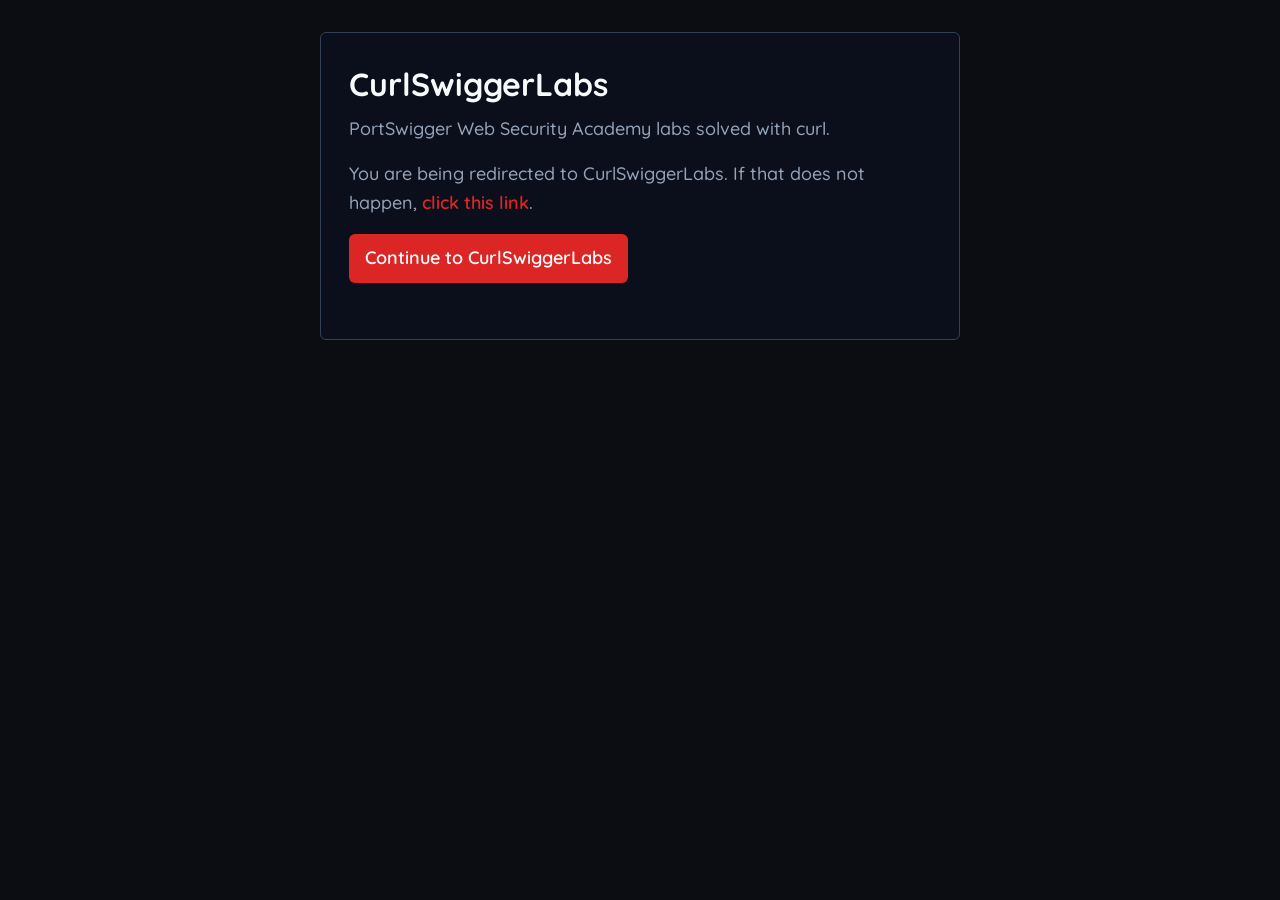
==== index.html @ 1a758be8 "apex domain redirect" ====
<!DOCTYPE html>
<html lang="en">
  <head>
    <meta charset="UTF-8" />
    <meta name="viewport" content="width=device-width, initial-scale=1.0" />
    <title>CurlSwiggerLabs</title>
    <meta
      name="description"
      content="PortSwigger Web Security Academy labs solved with curl."
    />
    <meta name="robots" content="index, follow" />
    <link rel="canonical" href="https://curlswiggerlabs.echoesofwhoami.com/" />
    <meta http-equiv="refresh" content="5;url=https://curlswiggerlabs.echoesofwhoami.com/" />

    <link rel="icon" type="image/png" href="https://curlswiggerlabs.echoesofwhoami.com/favicon.ico" />

    <meta property="og:type" content="website" />
    <meta property="og:url" content="https://curlswiggerlabs.echoesofwhoami.com/" />
    <meta property="og:title" content="CurlSwiggerLabs" />
    <meta
      property="og:description"
      content="PortSwigger Web Security Academy labs solved with curl."
    />
    <meta property="og:locale" content="en_US" />
    <meta property="og:site_name" content="CurlSwiggerLabs" />
    <meta property="og:image" content="https://curlswiggerlabs.echoesofwhoami.com/og-default.png" />
    <meta property="og:image:secure_url" content="https://curlswiggerlabs.echoesofwhoami.com/og-default.png" />
    <meta property="og:image:type" content="image/png" />
    <meta property="og:image:width" content="1200" />
    <meta property="og:image:height" content="627" />
    <meta property="og:image:alt" content="CurlSwiggerLabs" />

    <meta name="twitter:card" content="summary_large_image" />
    <meta name="twitter:title" content="CurlSwiggerLabs" />
    <meta
      name="twitter:description"
      content="PortSwigger Web Security Academy labs solved with curl."
    />
    <meta name="twitter:image" content="https://curlswiggerlabs.echoesofwhoami.com/og-default.png" />

    <link rel="preconnect" href="https://fonts.googleapis.com" />
    <link rel="preconnect" href="https://fonts.gstatic.com" crossorigin />
    <link href="https://fonts.googleapis.com/css2?family=Quicksand:wght@500;600;700&display=swap" rel="stylesheet" />

    <script type="application/ld+json">
      {
        "@context": "https://schema.org",
        "@type": "WebSite",
        "name": "CurlSwiggerLabs",
        "url": "https://curlswiggerlabs.echoesofwhoami.com/",
        "description": "PortSwigger Web Security Academy labs solved with curl."
      }
    </script>

    <style>
      :root {
        --page-bg: #0b0d13;
        --surface: #0a0f1b;
        --border: #334155;
        --text: #e2e8f0;
        --text-muted: #94a3b8;
        --heading: #f8fafc;
        --accent: #dc2626;
        --accent-hover: #ef4444;
        --radius: 6px;
      }

      * {
        box-sizing: border-box;
      }

      html,
      body {
        margin: 0;
        min-height: 100%;
      }

      body {
        display: flex;
        align-items: center;
        justify-content: center;
        padding: 2rem 1.25rem;
        background: var(--page-bg);
        color: var(--text);
        font-family: Quicksand, "Segoe UI", sans-serif;
        font-size: 18px;
        font-weight: 500;
        line-height: 1.6;
      }

      main {
        width: min(40rem, 100%);
        padding: 2rem 1.75rem;
        border: 1px solid var(--border);
        border-radius: var(--radius);
        background: var(--surface);
      }

      h1 {
        margin: 0 0 0.75rem;
        color: var(--heading);
        font-size: 2rem;
        font-weight: 700;
        line-height: 1.2;
      }

      p {
        margin: 0 0 1rem;
        color: var(--text-muted);
      }

      p:last-of-type {
        margin-bottom: 1.5rem;
      }

      a {
        color: var(--accent);
        font-weight: 600;
        text-decoration: none;
      }

      a:hover,
      a:focus-visible {
        color: var(--accent-hover);
        text-decoration: underline;
      }

      .cta {
        display: inline-block;
        padding: 0.65rem 1rem;
        border-radius: var(--radius);
        background: var(--accent);
        color: #fff;
      }

      .cta:hover,
      .cta:focus-visible {
        background: var(--accent-hover);
        color: #fff;
        text-decoration: none;
      }
    </style>
  </head>
  <body>
    <main>
      <h1>CurlSwiggerLabs</h1>
      <p>PortSwigger Web Security Academy labs solved with curl.</p>
      <p>
        You are being redirected to CurlSwiggerLabs. If that does not happen,
        <a href="https://curlswiggerlabs.echoesofwhoami.com/">click this link</a>.
      </p>
      <p>
        <a class="cta" href="https://curlswiggerlabs.echoesofwhoami.com/">Continue to CurlSwiggerLabs</a>
      </p>
    </main>
    <script>
      setTimeout(function () {
        location.replace("https://curlswiggerlabs.echoesofwhoami.com/");
      }, 5000);
    </script>
  </body>
</html>
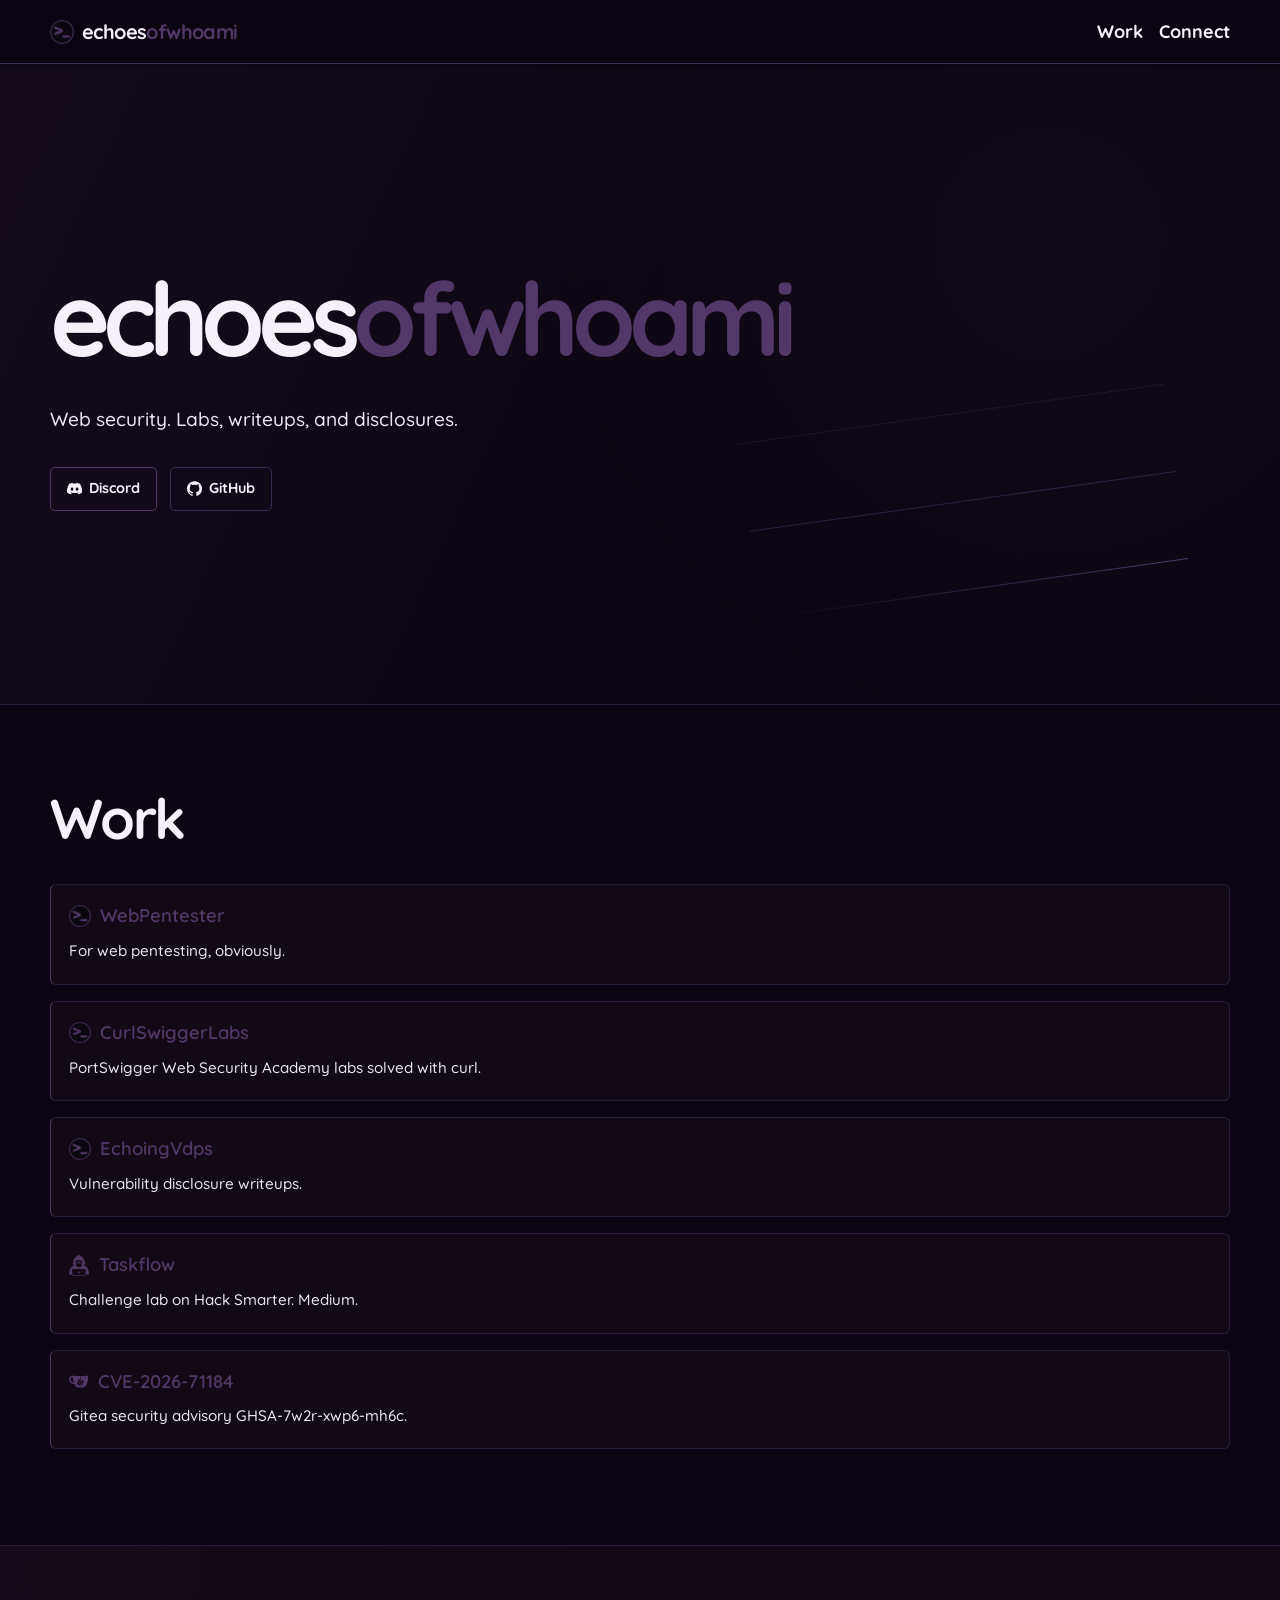
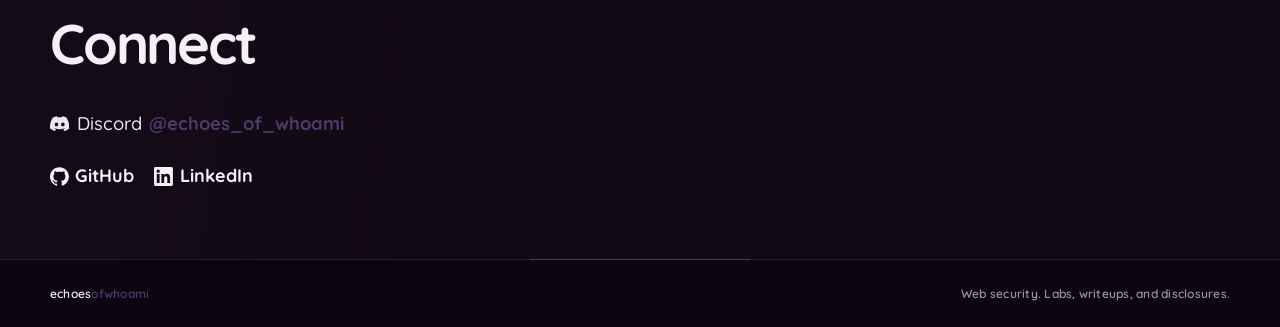
==== commit 012b1d1e: "echoes website" ====
--- a/index.html
+++ b/index.html
@@ -3,160 +3,254 @@
   <head>
     <meta charset="UTF-8" />
     <meta name="viewport" content="width=device-width, initial-scale=1.0" />
-    <title>CurlSwiggerLabs</title>
+    <title>echoesofwhoami</title>
     <meta
       name="description"
-      content="PortSwigger Web Security Academy labs solved with curl."
+      content="echoesofwhoami. Web security: WebPentester, CurlSwiggerLabs, EchoingVdps, Taskflow, and CVE-2026-71184."
     />
     <meta name="robots" content="index, follow" />
-    <link rel="canonical" href="https://curlswiggerlabs.echoesofwhoami.com/" />
-    <meta http-equiv="refresh" content="5;url=https://curlswiggerlabs.echoesofwhoami.com/" />
-
-    <link rel="icon" type="image/png" href="https://curlswiggerlabs.echoesofwhoami.com/favicon.ico" />
+    <meta name="color-scheme" content="dark" />
+    <link rel="canonical" href="https://echoesofwhoami.com/" />
+    <link rel="icon" href="/logo.png" type="image/png" />
 
     <meta property="og:type" content="website" />
-    <meta property="og:url" content="https://curlswiggerlabs.echoesofwhoami.com/" />
-    <meta property="og:title" content="CurlSwiggerLabs" />
+    <meta property="og:url" content="https://echoesofwhoami.com/" />
+    <meta property="og:title" content="echoesofwhoami" />
     <meta
       property="og:description"
-      content="PortSwigger Web Security Academy labs solved with curl."
+      content="echoesofwhoami. Web security: WebPentester, CurlSwiggerLabs, EchoingVdps, Taskflow, and CVE-2026-71184."
     />
     <meta property="og:locale" content="en_US" />
-    <meta property="og:site_name" content="CurlSwiggerLabs" />
-    <meta property="og:image" content="https://curlswiggerlabs.echoesofwhoami.com/og-default.png" />
-    <meta property="og:image:secure_url" content="https://curlswiggerlabs.echoesofwhoami.com/og-default.png" />
-    <meta property="og:image:type" content="image/png" />
-    <meta property="og:image:width" content="1200" />
-    <meta property="og:image:height" content="627" />
-    <meta property="og:image:alt" content="CurlSwiggerLabs" />
-
-    <meta name="twitter:card" content="summary_large_image" />
-    <meta name="twitter:title" content="CurlSwiggerLabs" />
+    <meta property="og:site_name" content="echoesofwhoami" />
+
+    <meta name="twitter:card" content="summary" />
+    <meta name="twitter:title" content="echoesofwhoami" />
     <meta
       name="twitter:description"
-      content="PortSwigger Web Security Academy labs solved with curl."
+      content="echoesofwhoami. Web security: WebPentester, CurlSwiggerLabs, EchoingVdps, Taskflow, and CVE-2026-71184."
     />
-    <meta name="twitter:image" content="https://curlswiggerlabs.echoesofwhoami.com/og-default.png" />
 
     <link rel="preconnect" href="https://fonts.googleapis.com" />
     <link rel="preconnect" href="https://fonts.gstatic.com" crossorigin />
     <link href="https://fonts.googleapis.com/css2?family=Quicksand:wght@500;600;700&display=swap" rel="stylesheet" />
+    <link rel="stylesheet" href="/styles.css" />
 
     <script type="application/ld+json">
       {
         "@context": "https://schema.org",
-        "@type": "WebSite",
-        "name": "CurlSwiggerLabs",
-        "url": "https://curlswiggerlabs.echoesofwhoami.com/",
-        "description": "PortSwigger Web Security Academy labs solved with curl."
+        "@graph": [
+          {
+            "@type": "ProfilePage",
+            "@id": "https://echoesofwhoami.com/#page",
+            "url": "https://echoesofwhoami.com/",
+            "name": "echoesofwhoami",
+            "description": "echoesofwhoami. Web security: WebPentester, CurlSwiggerLabs, EchoingVdps, Taskflow, and CVE-2026-71184.",
+            "mainEntity": {
+              "@id": "https://echoesofwhoami.com/#person"
+            }
+          },
+          {
+            "@type": "Person",
+            "@id": "https://echoesofwhoami.com/#person",
+            "name": "echoesofwhoami",
+            "alternateName": "echoes_of_whoami",
+            "url": "https://echoesofwhoami.com/",
+            "description": "Web security. Labs, writeups, and disclosures.",
+            "sameAs": [
+              "https://github.com/echoesofwhoami",
+              "https://www.linkedin.com/in/amos-v"
+            ]
+          },
+          {
+            "@type": "ItemList",
+            "@id": "https://echoesofwhoami.com/#work",
+            "name": "Work",
+            "itemListElement": [
+              {
+                "@type": "ListItem",
+                "position": 1,
+                "item": {
+                  "@type": "WebSite",
+                  "name": "WebPentester",
+                  "url": "https://webpentester.com",
+                  "discussionUrl": "https://discord.gg/reYpPRST5"
+                }
+              },
+              {
+                "@type": "ListItem",
+                "position": 2,
+                "item": {
+                  "@type": "WebSite",
+                  "name": "CurlSwiggerLabs",
+                  "url": "https://curlswiggerlabs.echoesofwhoami.com"
+                }
+              },
+              {
+                "@type": "ListItem",
+                "position": 3,
+                "item": {
+                  "@type": "WebSite",
+                  "name": "EchoingVdps",
+                  "url": "https://echoingvdps.echoesofwhoami.com"
+                }
+              },
+              {
+                "@type": "ListItem",
+                "position": 4,
+                "item": {
+                  "@type": "CreativeWork",
+                  "name": "Taskflow",
+                  "url": "https://www.hacksmarter.org/courses/e29f58a3-73bf-4290-a12c-e6c801a3042f"
+                }
+              },
+              {
+                "@type": "ListItem",
+                "position": 5,
+                "item": {
+                  "@type": "CreativeWork",
+                  "name": "CVE-2026-71184",
+                  "url": "https://github.com/go-gitea/gitea/security/advisories/GHSA-7w2r-xwp6-mh6c"
+                }
+              }
+            ]
+          }
+        ]
       }
     </script>
-
-    <style>
-      :root {
-        --page-bg: #0b0d13;
-        --surface: #0a0f1b;
-        --border: #334155;
-        --text: #e2e8f0;
-        --text-muted: #94a3b8;
-        --heading: #f8fafc;
-        --accent: #dc2626;
-        --accent-hover: #ef4444;
-        --radius: 6px;
-      }
-
-      * {
-        box-sizing: border-box;
-      }
-
-      html,
-      body {
-        margin: 0;
-        min-height: 100%;
-      }
-
-      body {
-        display: flex;
-        align-items: center;
-        justify-content: center;
-        padding: 2rem 1.25rem;
-        background: var(--page-bg);
-        color: var(--text);
-        font-family: Quicksand, "Segoe UI", sans-serif;
-        font-size: 18px;
-        font-weight: 500;
-        line-height: 1.6;
-      }
-
-      main {
-        width: min(40rem, 100%);
-        padding: 2rem 1.75rem;
-        border: 1px solid var(--border);
-        border-radius: var(--radius);
-        background: var(--surface);
-      }
-
-      h1 {
-        margin: 0 0 0.75rem;
-        color: var(--heading);
-        font-size: 2rem;
-        font-weight: 700;
-        line-height: 1.2;
-      }
-
-      p {
-        margin: 0 0 1rem;
-        color: var(--text-muted);
-      }
-
-      p:last-of-type {
-        margin-bottom: 1.5rem;
-      }
-
-      a {
-        color: var(--accent);
-        font-weight: 600;
-        text-decoration: none;
-      }
-
-      a:hover,
-      a:focus-visible {
-        color: var(--accent-hover);
-        text-decoration: underline;
-      }
-
-      .cta {
-        display: inline-block;
-        padding: 0.65rem 1rem;
-        border-radius: var(--radius);
-        background: var(--accent);
-        color: #fff;
-      }
-
-      .cta:hover,
-      .cta:focus-visible {
-        background: var(--accent-hover);
-        color: #fff;
-        text-decoration: none;
-      }
-    </style>
   </head>
   <body>
+    <svg class="sprite" aria-hidden="true">
+      <symbol id="icon-github" viewBox="0 0 24 24">
+        <path d="M12 .297c-6.63 0-12 5.373-12 12 0 5.303 3.438 9.8 8.205 11.385.6.113.82-.258.82-.577 0-.285-.01-1.04-.015-2.04-3.338.724-4.042-1.61-4.042-1.61C4.422 18.07 3.633 17.7 3.633 17.7c-1.087-.744.084-.729.084-.729 1.205.084 1.838 1.236 1.838 1.236 1.07 1.835 2.809 1.305 3.495.998.108-.776.417-1.305.76-1.605-2.665-.3-5.466-1.332-5.466-5.93 0-1.31.465-2.38 1.235-3.22-.135-.303-.54-1.523.105-3.176 0 0 1.005-.322 3.3 1.23.96-.267 1.98-.399 3-.405 1.02.006 2.04.138 3 .405 2.28-1.552 3.285-1.23 3.285-1.23.645 1.653.24 2.873.12 3.176.765.84 1.23 1.91 1.23 3.22 0 4.61-2.805 5.625-5.475 5.92.42.36.81 1.096.81 2.22 0 1.606-.015 2.896-.015 3.286 0 .315.21.69.825.57C20.565 22.092 24 17.592 24 12.297c0-6.627-5.373-12-12-12" />
+      </symbol>
+      <symbol id="icon-linkedin" viewBox="0 0 24 24">
+        <path d="M20.447 20.452h-3.554v-5.569c0-1.328-.027-3.037-1.852-3.037-1.853 0-2.136 1.445-2.136 2.939v5.667H9.351V9h3.414v1.561h.046c.477-.9 1.637-1.85 3.37-1.85 3.601 0 4.267 2.37 4.267 5.455v6.286zM5.337 7.433c-1.144 0-2.063-.926-2.063-2.065 0-1.138.92-2.063 2.063-2.063 1.14 0 2.064.925 2.064 2.063 0 1.139-.925 2.065-2.064 2.065zm1.782 13.019H3.555V9h3.564v11.452zM22.225 0H1.771C.792 0 0 .774 0 1.729v20.542C0 23.227.792 24 1.771 24h20.451C23.2 24 24 23.227 24 22.271V1.729C24 .774 23.2 0 22.222 0h.003z" />
+      </symbol>
+      <symbol id="icon-discord" viewBox="0 0 24 24">
+        <path d="M20.317 4.3698a19.7913 19.7913 0 00-4.8851-1.5152.0741.0741 0 00-.0785.0371c-.211.3753-.4447.8648-.6083 1.2495-1.8447-.2762-3.68-.2762-5.4868 0-.1636-.3933-.4058-.8742-.6177-1.2495a.077.077 0 00-.0785-.037 19.7363 19.7363 0 00-4.8852 1.515.0699.0699 0 00-.0321.0277C.5334 9.0458-.319 13.5799.0992 18.0578a.0824.0824 0 00.0312.0561c2.0528 1.5076 4.0413 2.4228 5.9929 3.0294a.0777.0777 0 00.0842-.0276c.4616-.6304.8731-1.2952 1.226-1.9942a.076.076 0 00-.0416-.1057c-.6528-.2476-1.2743-.5495-1.8722-.8923a.077.077 0 01-.0076-.1277c.1258-.0943.2517-.1923.3718-.2914a.0743.0743 0 01.0776-.0105c3.9278 1.7933 8.18 1.7933 12.0614 0a.0739.0739 0 01.0785.0095c.1202.099.246.1981.3728.2924a.077.077 0 01-.0066.1276 12.2986 12.2986 0 01-1.873.8914.0766.0766 0 00-.0407.1067c.3604.698.7719 1.3628 1.225 1.9932a.076.076 0 00.0842.0286c1.961-.6067 3.9495-1.5219 6.0023-3.0294a.077.077 0 00.0313-.0552c.5004-5.177-.8382-9.6739-3.5485-13.6604a.061.061 0 00-.0312-.0286zM8.02 15.3312c-1.1825 0-2.1569-1.0857-2.1569-2.419 0-1.3332.9555-2.4189 2.157-2.4189 1.2108 0 2.1757 1.0952 2.1568 2.419 0 1.3332-.9555 2.4189-2.1569 2.4189zm7.9748 0c-1.1825 0-2.1569-1.0857-2.1569-2.419 0-1.3332.9554-2.4189 2.1569-2.4189 1.2108 0 2.1757 1.0952 2.1568 2.419 0 1.3332-.946 2.4189-2.1568 2.4189Z" />
+      </symbol>
+      <symbol id="icon-gitea" viewBox="0 0 24 24">
+        <path d="M4.209 4.603c-.247 0-.525.02-.84.088-.333.07-1.28.283-2.054 1.027C-.403 7.25.035 9.685.089 10.052c.065.446.263 1.687 1.21 2.768 1.749 2.141 5.513 2.092 5.513 2.092s.462 1.103 1.168 2.119c.955 1.263 1.936 2.248 2.89 2.367 2.406 0 7.212-.004 7.212-.004s.458.004 1.08-.394c.535-.324 1.013-.893 1.013-.893s.492-.527 1.18-1.73c.21-.37.385-.729.538-1.068 0 0 2.107-4.471 2.107-8.823-.042-1.318-.367-1.55-.443-1.627-.156-.156-.366-.153-.366-.153s-4.475.252-6.792.306c-.508.011-1.012.023-1.512.027v4.474l-.634-.301c0-1.39-.004-4.17-.004-4.17-1.107.016-3.405-.084-3.405-.084s-5.399-.27-5.987-.324c-.187-.011-.401-.032-.648-.032zm.354 1.832h.111s.271 2.269.6 3.597C5.549 11.147 6.22 13 6.22 13s-.996-.119-1.641-.348c-.99-.324-1.409-.714-1.409-.714s-.73-.511-1.096-1.52C1.444 8.73 2.021 7.7 2.021 7.7s.32-.859 1.47-1.145c.395-.106.863-.12 1.072-.12zm8.33 2.554c.26.003.509.127.509.127l.868.422-.529 1.075a.686.686 0 0 0-.614.359.685.685 0 0 0 .072.756l-.939 1.924a.69.69 0 0 0-.66.527.687.687 0 0 0 .347.763.686.686 0 0 0 .867-.206.688.688 0 0 0-.069-.882l.916-1.874a.667.667 0 0 0 .237-.02.657.657 0 0 0 .271-.137 8.826 8.826 0 0 1 1.016.512.761.761 0 0 1 .286.282c.073.21-.073.569-.073.569-.087.29-.702 1.55-.702 1.55a.692.692 0 0 0-.676.477.681.681 0 1 0 1.157-.252c.073-.141.141-.282.214-.431.19-.397.515-1.16.515-1.16.035-.066.218-.394.103-.814-.095-.435-.48-.638-.48-.638-.467-.301-1.116-.58-1.116-.58s0-.156-.042-.27a.688.688 0 0 0-.148-.241l.516-1.062 2.89 1.401s.48.218.583.619c.073.282-.019.534-.069.657-.24.587-2.1 4.317-2.1 4.317s-.232.554-.748.588a1.065 1.065 0 0 1-.393-.045l-.202-.08-4.31-2.1s-.417-.218-.49-.596c-.083-.31.104-.691.104-.691l2.073-4.272s.183-.37.466-.497a.855.855 0 0 1 .35-.077z" />
+      </symbol>
+    </svg>
+    <header class="navbar">
+      <nav class="nav-container" aria-label="Primary">
+        <a class="brand-link" href="/">
+          <img class="brand-icon" src="/logo.png" alt="" width="24" height="24" />
+          <span class="wordmark">echoes<span class="name-accent">ofwhoami</span></span>
+        </a>
+        <ul class="nav-links">
+          <li><a href="#work">Work</a></li>
+          <li><a href="#connect">Connect</a></li>
+        </ul>
+      </nav>
+    </header>
+
     <main>
-      <h1>CurlSwiggerLabs</h1>
-      <p>PortSwigger Web Security Academy labs solved with curl.</p>
-      <p>
-        You are being redirected to CurlSwiggerLabs. If that does not happen,
-        <a href="https://curlswiggerlabs.echoesofwhoami.com/">click this link</a>.
-      </p>
-      <p>
-        <a class="cta" href="https://curlswiggerlabs.echoesofwhoami.com/">Continue to CurlSwiggerLabs</a>
-      </p>
+      <section class="hero" aria-labelledby="home-title">
+        <div class="shell">
+          <h1 id="home-title">echoes<span class="name-accent">ofwhoami</span></h1>
+          <p>Web security. Labs, writeups, and disclosures.</p>
+          <div class="hero-actions">
+            <a class="button button-primary" href="https://discord.gg/reYpPRST5" rel="noreferrer">
+              <svg class="icon" aria-hidden="true"><use href="#icon-discord"></use></svg>
+              Discord
+            </a>
+            <a class="button" href="https://github.com/echoesofwhoami" rel="noreferrer">
+              <svg class="icon" aria-hidden="true"><use href="#icon-github"></use></svg>
+              GitHub
+            </a>
+          </div>
+        </div>
+      </section>
+
+      <section class="work" id="work" aria-labelledby="work-title">
+        <div class="shell">
+          <h2 id="work-title">Work</h2>
+          <div class="work-list">
+            <article>
+              <h3>
+                <a href="https://webpentester.com" rel="noreferrer">
+                  <img class="mark" src="/logo.png" alt="" width="22" height="22" />
+                  WebPentester
+                </a>
+              </h3>
+              <p>
+                For web pentesting, obviously.
+              </p>
+            </article>
+            <article>
+              <h3>
+                <a href="https://curlswiggerlabs.echoesofwhoami.com" rel="noreferrer">
+                  <img class="mark" src="/logo.png" alt="" width="22" height="22" />
+                  CurlSwiggerLabs
+                </a>
+              </h3>
+              <p>PortSwigger Web Security Academy labs solved with curl.</p>
+            </article>
+            <article>
+              <h3>
+                <a href="https://echoingvdps.echoesofwhoami.com" rel="noreferrer">
+                  <img class="mark" src="/logo.png" alt="" width="22" height="22" />
+                  EchoingVdps
+                </a>
+              </h3>
+              <p>Vulnerability disclosure writeups.</p>
+            </article>
+            <article>
+              <h3>
+                <a href="https://www.hacksmarter.org/courses/e29f58a3-73bf-4290-a12c-e6c801a3042f" rel="noreferrer">
+                  <span class="icon-mask" aria-hidden="true"></span>
+                  Taskflow
+                </a>
+              </h3>
+              <p>Challenge lab on Hack Smarter. Medium.</p>
+            </article>
+            <article>
+              <h3>
+                <a href="https://github.com/go-gitea/gitea/security/advisories/GHSA-7w2r-xwp6-mh6c" rel="noreferrer">
+                  <svg class="icon" aria-hidden="true"><use href="#icon-gitea"></use></svg>
+                  CVE-2026-71184
+                </a>
+              </h3>
+              <p>Gitea security advisory GHSA-7w2r-xwp6-mh6c.</p>
+            </article>
+          </div>
+        </div>
+      </section>
+
+      <section class="connect" id="connect" aria-labelledby="connect-title">
+        <div class="shell">
+          <h2 id="connect-title">Connect</h2>
+          <p class="handle">
+            <a href="https://discord.gg/reYpPRST5" rel="noreferrer">
+              <svg class="icon" aria-hidden="true"><use href="#icon-discord"></use></svg>
+              Discord <span>@echoes_of_whoami</span>
+            </a>
+          </p>
+          <ul class="connect-links">
+            <li>
+              <a href="https://github.com/echoesofwhoami" rel="noreferrer">
+                <svg class="icon" aria-hidden="true"><use href="#icon-github"></use></svg>
+                GitHub
+              </a>
+            </li>
+            <li>
+              <a href="https://www.linkedin.com/in/amos-v" rel="noreferrer">
+                <svg class="icon" aria-hidden="true"><use href="#icon-linkedin"></use></svg>
+                LinkedIn
+              </a>
+            </li>
+          </ul>
+        </div>
+      </section>
     </main>
-    <script>
-      setTimeout(function () {
-        location.replace("https://curlswiggerlabs.echoesofwhoami.com/");
-      }, 5000);
-    </script>
+
+    <footer class="site-footer">
+      <div class="shell footer-bottom">
+        <span class="wordmark">echoes<span class="name-accent">ofwhoami</span></span>
+        <span>Web security. Labs, writeups, and disclosures.</span>
+      </div>
+    </footer>
   </body>
 </html>
--- a/styles.css
+++ b/styles.css
@@ -0,0 +1,497 @@
+:root {
+  color-scheme: dark;
+  --page-bg: #0c0612;
+  --surface: #110914;
+  --surface-elevated: #1a1022;
+  --border: #2a1c38;
+  --border-muted: #3d2a50;
+  --text: #ebe6f2;
+  --text-muted: #9d90ab;
+  --heading: #f4f1f8;
+  --accent: #513869;
+  --accent-hover: #b49bc8;
+  --font-sans: Quicksand, "Segoe UI", sans-serif;
+  --font-size-base: 18px;
+  --line-height: 1.6;
+  --radius: 6px;
+}
+
+*,
+*::before,
+*::after {
+  box-sizing: border-box;
+}
+
+html,
+body {
+  margin: 0;
+  min-height: 100%;
+}
+
+body {
+  background: var(--page-bg);
+  color: var(--text);
+  font-family: var(--font-sans);
+  font-size: var(--font-size-base);
+  font-weight: 500;
+  line-height: var(--line-height);
+}
+
+h1,
+h2,
+h3 {
+  margin: 0;
+  color: var(--heading);
+  line-height: 1.2;
+}
+
+p {
+  margin: 0;
+  font-weight: 500;
+}
+
+a {
+  color: var(--accent);
+  font-weight: 600;
+  text-decoration: none;
+}
+
+a:visited {
+  color: var(--accent);
+}
+
+a:hover,
+a:focus-visible {
+  color: var(--accent-hover);
+}
+
+ul {
+  margin: 0;
+  padding: 0;
+  list-style: none;
+}
+
+.shell {
+  width: min(1180px, calc(100% - 40px));
+  margin-inline: auto;
+}
+
+.navbar {
+  position: sticky;
+  top: 0;
+  z-index: 100;
+}
+
+.navbar::before {
+  position: absolute;
+  z-index: 0;
+  inset: 0;
+  height: 64px;
+  border-bottom: 1px solid var(--border-muted);
+  background: color-mix(in srgb, var(--page-bg) 82%, transparent);
+  box-shadow: 0 1px 3px rgba(0, 0, 0, 0.35);
+  content: "";
+  pointer-events: none;
+  backdrop-filter: blur(10px);
+}
+
+.nav-container {
+  position: relative;
+  z-index: 1;
+  display: flex;
+  align-items: center;
+  justify-content: space-between;
+  width: min(1180px, calc(100% - 40px));
+  height: 64px;
+  margin-inline: auto;
+}
+
+.brand-link,
+.brand-link:visited {
+  display: inline-flex;
+  align-items: center;
+  gap: 0.5rem;
+  color: var(--heading);
+  font-size: 1.25rem;
+  font-weight: 700;
+  letter-spacing: -0.03em;
+}
+
+.brand-icon {
+  width: 24px;
+  height: 24px;
+  border: 0;
+}
+
+.brand-link:hover,
+.brand-link:focus-visible {
+  color: var(--heading);
+}
+
+.name-accent {
+  color: var(--accent);
+}
+
+.wordmark {
+  color: var(--heading);
+}
+
+.brand-link:hover .name-accent,
+.brand-link:focus-visible .name-accent,
+a:hover .name-accent,
+a:focus-visible .name-accent {
+  color: var(--accent-hover);
+}
+
+.nav-links {
+  display: flex;
+  gap: 1rem;
+}
+
+.nav-links a,
+.nav-links a:visited {
+  color: var(--heading);
+  font-weight: 700;
+}
+
+.nav-links a:hover,
+.nav-links a:focus-visible {
+  color: var(--accent-hover);
+}
+
+.nav-links a:focus-visible,
+.brand-link:focus-visible,
+.button:focus-visible {
+  outline: 2px solid var(--accent);
+  outline-offset: 3px;
+}
+
+.hero {
+  position: relative;
+  display: grid;
+  min-height: min(640px, calc(100vh - 64px));
+  align-items: center;
+  isolation: isolate;
+}
+
+.hero::before {
+  position: absolute;
+  z-index: -1;
+  inset: 0;
+  background:
+    radial-gradient(circle at 82% 28%, color-mix(in srgb, var(--accent) 7%, transparent), transparent 31rem),
+    linear-gradient(115deg, color-mix(in srgb, var(--surface-elevated) 55%, transparent), transparent 55%);
+  content: "";
+}
+
+.hero::after {
+  position: absolute;
+  z-index: -1;
+  right: 7vw;
+  bottom: 18%;
+  width: min(36vw, 430px);
+  height: 1px;
+  background: linear-gradient(90deg, transparent, var(--accent));
+  box-shadow:
+    0 -88px 0 color-mix(in srgb, var(--border-muted) 70%, transparent),
+    0 -176px 0 color-mix(in srgb, var(--border-muted) 40%, transparent);
+  content: "";
+  transform: rotate(-8deg);
+}
+
+.hero .shell {
+  padding-block: 5rem;
+}
+
+.hero h1 {
+  margin-bottom: 1.5rem;
+  font-size: clamp(2.8rem, 8vw, 6.5rem);
+  letter-spacing: -0.07em;
+}
+
+.hero p {
+  max-width: 720px;
+  color: var(--text);
+  font-size: clamp(1rem, 2vw, 1.2rem);
+}
+
+.hero-actions {
+  display: flex;
+  flex-wrap: wrap;
+  gap: 0.8rem;
+  margin-top: 2rem;
+}
+
+.sprite {
+  position: absolute;
+  width: 0;
+  height: 0;
+  overflow: hidden;
+}
+
+.icon {
+  display: inline-block;
+  width: 1.05em;
+  height: 1.05em;
+  flex: 0 0 auto;
+  fill: currentColor;
+  vertical-align: -0.15em;
+}
+
+.icon-mask {
+  display: inline-block;
+  width: 1.15em;
+  height: 1.15em;
+  flex: 0 0 auto;
+  background-color: currentColor;
+  vertical-align: -0.18em;
+  -webkit-mask: url("/icons/hacksmarter.png") center / contain no-repeat;
+  mask: url("/icons/hacksmarter.png") center / contain no-repeat;
+}
+
+.button {
+  display: inline-flex;
+  min-height: 44px;
+  align-items: center;
+  justify-content: center;
+  gap: 0.45rem;
+  padding: 0.15rem 1rem;
+  border: 1px solid var(--border-muted);
+  border-radius: 5px;
+  color: var(--heading);
+  font-size: 0.9rem;
+  font-weight: 700;
+}
+
+.button:visited {
+  color: var(--heading);
+}
+
+.button:hover,
+.button:focus-visible {
+  border-color: var(--text-muted);
+  color: var(--heading);
+}
+
+.button-primary {
+  border-color: var(--accent);
+  color: var(--heading);
+}
+
+.button-primary:visited {
+  color: var(--heading);
+}
+
+.button-primary:hover,
+.button-primary:focus-visible {
+  border-color: var(--accent-hover);
+  background: color-mix(in srgb, var(--accent) 8%, transparent);
+  color: var(--heading);
+}
+
+.work,
+.connect {
+  scroll-margin-top: 84px;
+}
+
+.work {
+  padding-block: 5rem 6rem;
+  border-top: 1px solid var(--border);
+}
+
+.work h2,
+.connect h2 {
+  margin-bottom: 2rem;
+  font-size: clamp(2rem, 5vw, 3.5rem);
+  letter-spacing: -0.04em;
+}
+
+.work-list {
+  display: grid;
+  gap: 1rem;
+}
+
+.work-list article {
+  padding: 1.25rem 1.25rem 1.25rem 1.15rem;
+  border: 1px solid var(--border);
+  border-left: 1px solid var(--accent);
+  border-radius: var(--radius);
+  background: var(--surface);
+}
+
+.work-list h3 {
+  margin-bottom: 0.45rem;
+  font-size: 1.15rem;
+}
+
+.work-list h3 a {
+  display: inline-flex;
+  align-items: center;
+  gap: 0.55rem;
+}
+
+.work-list h3 .mark {
+  width: 1.35rem;
+  height: 1.35rem;
+  border: 0;
+}
+
+.work-list p {
+  font-size: 0.95rem;
+}
+
+.work-list p a {
+  font-weight: 700;
+}
+
+.work-list p .icon {
+  width: 0.95em;
+  height: 0.95em;
+  margin-right: 0.2rem;
+}
+
+.connect {
+  border-top: 1px solid var(--border);
+  background:
+    linear-gradient(100deg, color-mix(in srgb, var(--accent) 5%, transparent), transparent 45%),
+    var(--surface);
+}
+
+.connect .shell {
+  padding-block: 4rem;
+}
+
+.handle {
+  color: var(--text);
+  font-size: 1.15rem;
+}
+
+.handle a,
+.handle a:visited {
+  display: inline-flex;
+  align-items: center;
+  gap: 0.45rem;
+  color: var(--text);
+  font-weight: 500;
+}
+
+.handle a span {
+  color: var(--accent);
+  font-weight: 700;
+}
+
+.handle a:hover,
+.handle a:hover span,
+.handle a:focus-visible,
+.handle a:focus-visible span {
+  color: var(--accent-hover);
+}
+
+.connect-links {
+  display: flex;
+  flex-wrap: wrap;
+  gap: 1.25rem;
+  margin-top: 1.25rem;
+}
+
+.connect-links a,
+.connect-links a:visited {
+  display: inline-flex;
+  align-items: center;
+  gap: 0.4rem;
+  color: var(--heading);
+  font-weight: 700;
+}
+
+.site-footer {
+  position: relative;
+  border-top: 1px solid var(--border);
+  background: var(--page-bg);
+}
+
+.site-footer::before {
+  position: absolute;
+  top: -1px;
+  left: 50%;
+  width: min(220px, 35vw);
+  height: 1px;
+  background: var(--accent);
+  content: "";
+  transform: translateX(-50%);
+}
+
+.footer-bottom {
+  display: flex;
+  justify-content: space-between;
+  gap: 1rem;
+  padding-block: 1.5rem;
+  color: var(--text-muted);
+  font-size: 0.75rem;
+  font-weight: 600;
+  letter-spacing: 0.02em;
+}
+
+.missing {
+  display: grid;
+  min-height: calc(100vh - 64px);
+  align-items: center;
+}
+
+.missing h1 {
+  margin-bottom: 1rem;
+  font-size: clamp(2rem, 5vw, 3.5rem);
+  letter-spacing: -0.04em;
+}
+
+.missing a,
+.missing a:visited,
+.missing a:hover,
+.missing a:focus-visible {
+  color: var(--heading);
+  font-weight: 700;
+}
+
+@media (max-width: 900px) {
+  .hero::after {
+    display: none;
+  }
+}
+
+@media (max-width: 640px) {
+  body {
+    font-size: max(14px, calc(var(--font-size-base) - 2px));
+  }
+
+  .shell,
+  .nav-container {
+    width: min(1180px, calc(100% - 28px));
+  }
+
+  .hero {
+    min-height: auto;
+  }
+
+  .hero .shell {
+    padding-block: 4.5rem;
+  }
+
+  .hero h1 {
+    font-size: clamp(2rem, 10vw, 3rem);
+  }
+
+  .hero-actions .button {
+    flex: 1 1 auto;
+  }
+
+  .work {
+    padding-block: 4rem;
+  }
+
+  .connect .shell {
+    padding-block: 3rem;
+  }
+
+  .footer-bottom {
+    flex-direction: column;
+  }
+}
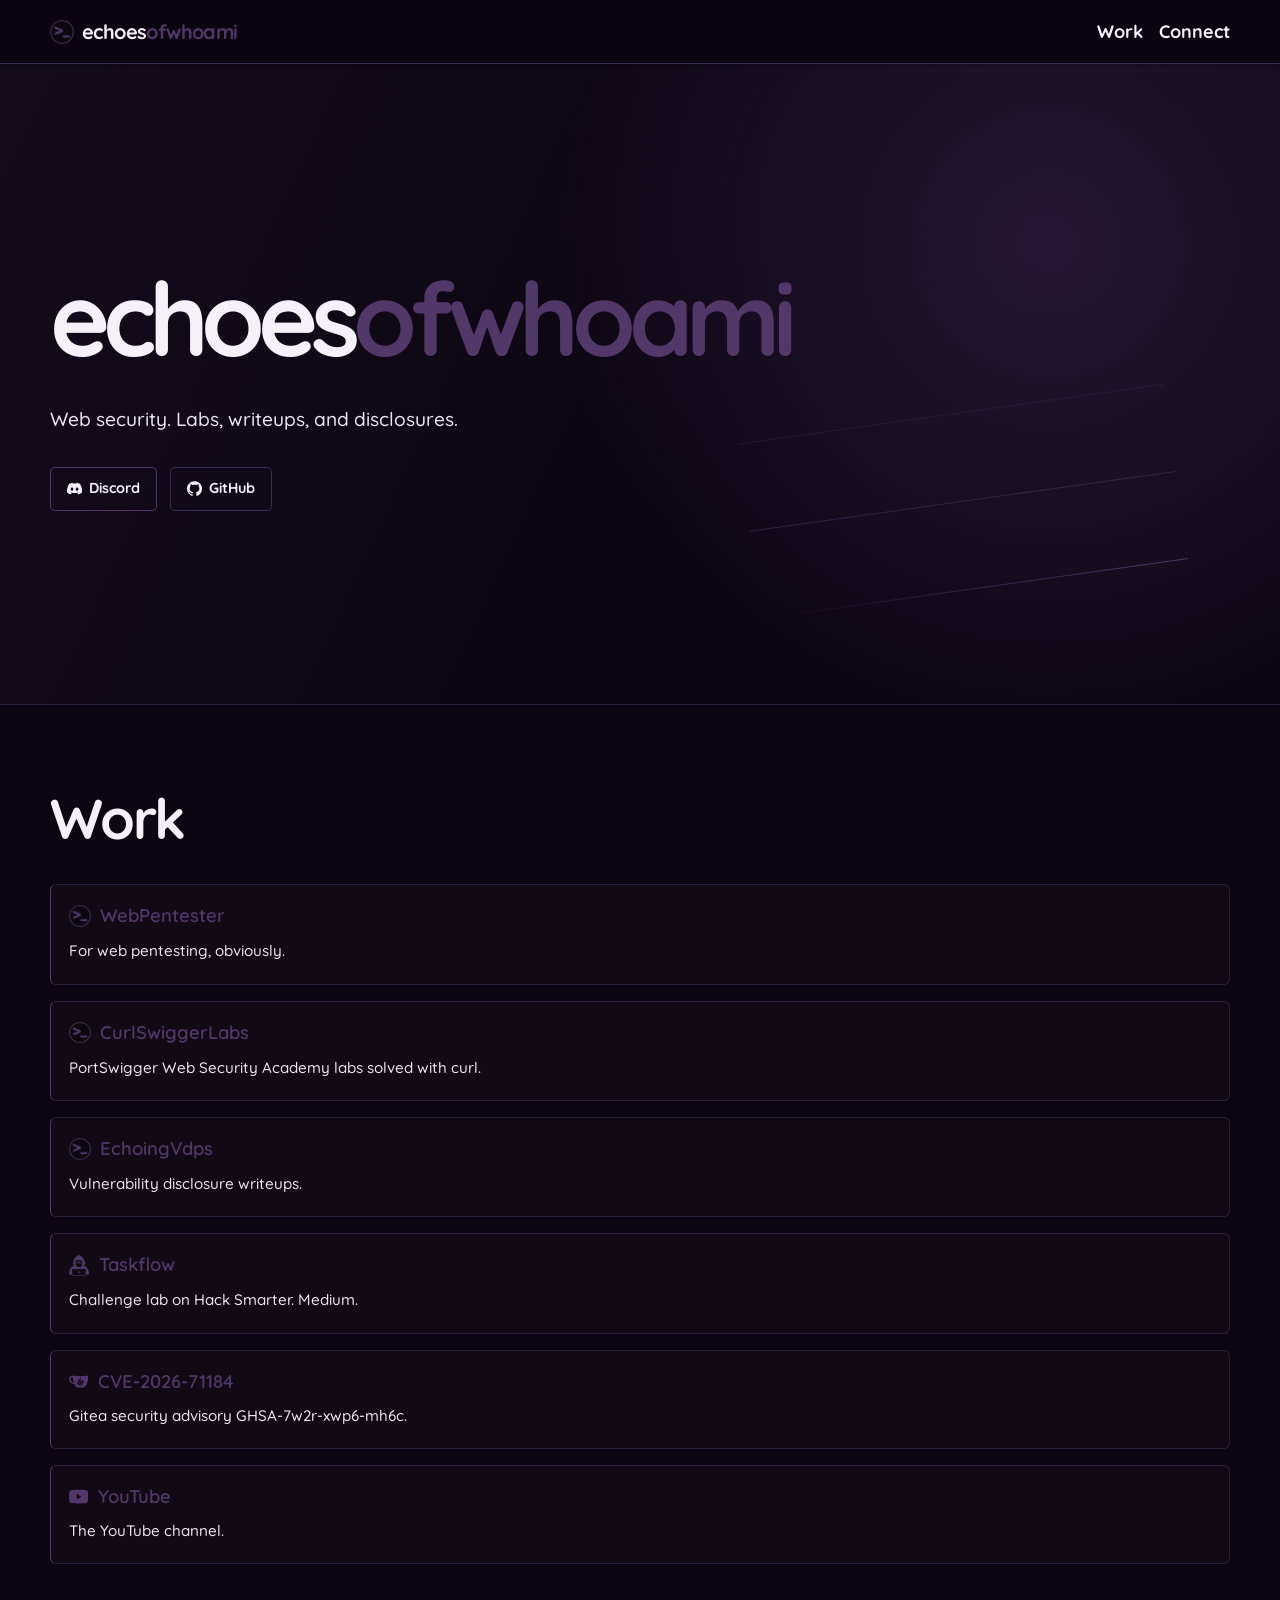
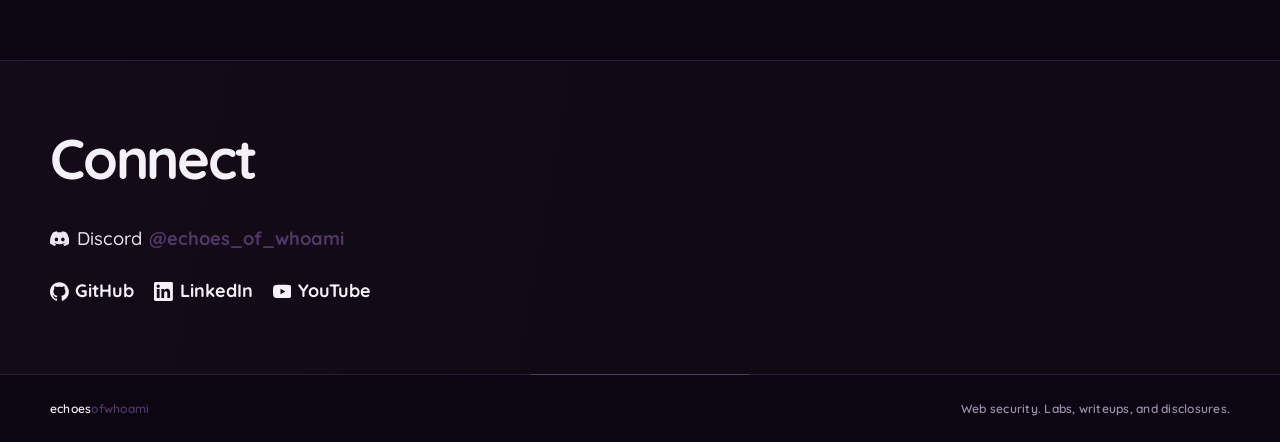
==== commit ac7d3f29: "add youtube" ====
--- a/index.html
+++ b/index.html
@@ -58,7 +58,8 @@
             "description": "Web security. Labs, writeups, and disclosures.",
             "sameAs": [
               "https://github.com/echoesofwhoami",
-              "https://www.linkedin.com/in/amos-v"
+              "https://www.linkedin.com/in/amos-v",
+              "https://www.youtube.com/@echoesofwhoami"
             ]
           },
           {
@@ -110,6 +111,15 @@
                   "@type": "CreativeWork",
                   "name": "CVE-2026-71184",
                   "url": "https://github.com/go-gitea/gitea/security/advisories/GHSA-7w2r-xwp6-mh6c"
+                }
+              },
+              {
+                "@type": "ListItem",
+                "position": 6,
+                "item": {
+                  "@type": "WebSite",
+                  "name": "YouTube",
+                  "url": "https://www.youtube.com/@echoesofwhoami"
                 }
               }
             ]
@@ -128,6 +138,9 @@
       </symbol>
       <symbol id="icon-discord" viewBox="0 0 24 24">
         <path d="M20.317 4.3698a19.7913 19.7913 0 00-4.8851-1.5152.0741.0741 0 00-.0785.0371c-.211.3753-.4447.8648-.6083 1.2495-1.8447-.2762-3.68-.2762-5.4868 0-.1636-.3933-.4058-.8742-.6177-1.2495a.077.077 0 00-.0785-.037 19.7363 19.7363 0 00-4.8852 1.515.0699.0699 0 00-.0321.0277C.5334 9.0458-.319 13.5799.0992 18.0578a.0824.0824 0 00.0312.0561c2.0528 1.5076 4.0413 2.4228 5.9929 3.0294a.0777.0777 0 00.0842-.0276c.4616-.6304.8731-1.2952 1.226-1.9942a.076.076 0 00-.0416-.1057c-.6528-.2476-1.2743-.5495-1.8722-.8923a.077.077 0 01-.0076-.1277c.1258-.0943.2517-.1923.3718-.2914a.0743.0743 0 01.0776-.0105c3.9278 1.7933 8.18 1.7933 12.0614 0a.0739.0739 0 01.0785.0095c.1202.099.246.1981.3728.2924a.077.077 0 01-.0066.1276 12.2986 12.2986 0 01-1.873.8914.0766.0766 0 00-.0407.1067c.3604.698.7719 1.3628 1.225 1.9932a.076.076 0 00.0842.0286c1.961-.6067 3.9495-1.5219 6.0023-3.0294a.077.077 0 00.0313-.0552c.5004-5.177-.8382-9.6739-3.5485-13.6604a.061.061 0 00-.0312-.0286zM8.02 15.3312c-1.1825 0-2.1569-1.0857-2.1569-2.419 0-1.3332.9555-2.4189 2.157-2.4189 1.2108 0 2.1757 1.0952 2.1568 2.419 0 1.3332-.9555 2.4189-2.1569 2.4189zm7.9748 0c-1.1825 0-2.1569-1.0857-2.1569-2.419 0-1.3332.9554-2.4189 2.1569-2.4189 1.2108 0 2.1757 1.0952 2.1568 2.419 0 1.3332-.946 2.4189-2.1568 2.4189Z" />
+      </symbol>
+      <symbol id="icon-youtube" viewBox="0 0 24 24">
+        <path d="M23.498 6.186a3.016 3.016 0 0 0-2.122-2.136C19.505 3.545 12 3.545 12 3.545s-7.505 0-9.377.505A3.017 3.017 0 0 0 .502 6.186C0 8.07 0 12 0 12s0 3.93.502 5.814a3.016 3.016 0 0 0 2.122 2.136c1.871.505 9.376.505 9.376.505s7.505 0 9.377-.505a3.015 3.015 0 0 0 2.122-2.136C24 15.93 24 12 24 12s0-3.93-.502-5.814zM9.545 15.568V8.432L15.818 12l-6.273 3.568z" />
       </symbol>
       <symbol id="icon-gitea" viewBox="0 0 24 24">
         <path d="M4.209 4.603c-.247 0-.525.02-.84.088-.333.07-1.28.283-2.054 1.027C-.403 7.25.035 9.685.089 10.052c.065.446.263 1.687 1.21 2.768 1.749 2.141 5.513 2.092 5.513 2.092s.462 1.103 1.168 2.119c.955 1.263 1.936 2.248 2.89 2.367 2.406 0 7.212-.004 7.212-.004s.458.004 1.08-.394c.535-.324 1.013-.893 1.013-.893s.492-.527 1.18-1.73c.21-.37.385-.729.538-1.068 0 0 2.107-4.471 2.107-8.823-.042-1.318-.367-1.55-.443-1.627-.156-.156-.366-.153-.366-.153s-4.475.252-6.792.306c-.508.011-1.012.023-1.512.027v4.474l-.634-.301c0-1.39-.004-4.17-.004-4.17-1.107.016-3.405-.084-3.405-.084s-5.399-.27-5.987-.324c-.187-.011-.401-.032-.648-.032zm.354 1.832h.111s.271 2.269.6 3.597C5.549 11.147 6.22 13 6.22 13s-.996-.119-1.641-.348c-.99-.324-1.409-.714-1.409-.714s-.73-.511-1.096-1.52C1.444 8.73 2.021 7.7 2.021 7.7s.32-.859 1.47-1.145c.395-.106.863-.12 1.072-.12zm8.33 2.554c.26.003.509.127.509.127l.868.422-.529 1.075a.686.686 0 0 0-.614.359.685.685 0 0 0 .072.756l-.939 1.924a.69.69 0 0 0-.66.527.687.687 0 0 0 .347.763.686.686 0 0 0 .867-.206.688.688 0 0 0-.069-.882l.916-1.874a.667.667 0 0 0 .237-.02.657.657 0 0 0 .271-.137 8.826 8.826 0 0 1 1.016.512.761.761 0 0 1 .286.282c.073.21-.073.569-.073.569-.087.29-.702 1.55-.702 1.55a.692.692 0 0 0-.676.477.681.681 0 1 0 1.157-.252c.073-.141.141-.282.214-.431.19-.397.515-1.16.515-1.16.035-.066.218-.394.103-.814-.095-.435-.48-.638-.48-.638-.467-.301-1.116-.58-1.116-.58s0-.156-.042-.27a.688.688 0 0 0-.148-.241l.516-1.062 2.89 1.401s.48.218.583.619c.073.282-.019.534-.069.657-.24.587-2.1 4.317-2.1 4.317s-.232.554-.748.588a1.065 1.065 0 0 1-.393-.045l-.202-.08-4.31-2.1s-.417-.218-.49-.596c-.083-.31.104-.691.104-.691l2.073-4.272s.183-.37.466-.497a.855.855 0 0 1 .35-.077z" />
@@ -214,6 +227,15 @@
                 </a>
               </h3>
               <p>Gitea security advisory GHSA-7w2r-xwp6-mh6c.</p>
+            </article>
+            <article>
+              <h3>
+                <a href="https://www.youtube.com/@echoesofwhoami" rel="noreferrer">
+                  <svg class="icon" aria-hidden="true"><use href="#icon-youtube"></use></svg>
+                  YouTube
+                </a>
+              </h3>
+              <p>The YouTube channel.</p>
             </article>
           </div>
         </div>
@@ -241,6 +263,12 @@
                 LinkedIn
               </a>
             </li>
+            <li>
+              <a href="https://www.youtube.com/@echoesofwhoami" rel="noreferrer">
+                <svg class="icon" aria-hidden="true"><use href="#icon-youtube"></use></svg>
+                YouTube
+              </a>
+            </li>
           </ul>
         </div>
       </section>
--- a/styles.css
+++ b/styles.css
@@ -179,7 +179,7 @@
   z-index: -1;
   inset: 0;
   background:
-    radial-gradient(circle at 82% 28%, color-mix(in srgb, var(--accent) 7%, transparent), transparent 31rem),
+    radial-gradient(circle at 82% 28%, color-mix(in srgb, #8d5cc4 20%, transparent), transparent 31rem),
     linear-gradient(115deg, color-mix(in srgb, var(--surface-elevated) 55%, transparent), transparent 55%);
   content: "";
 }
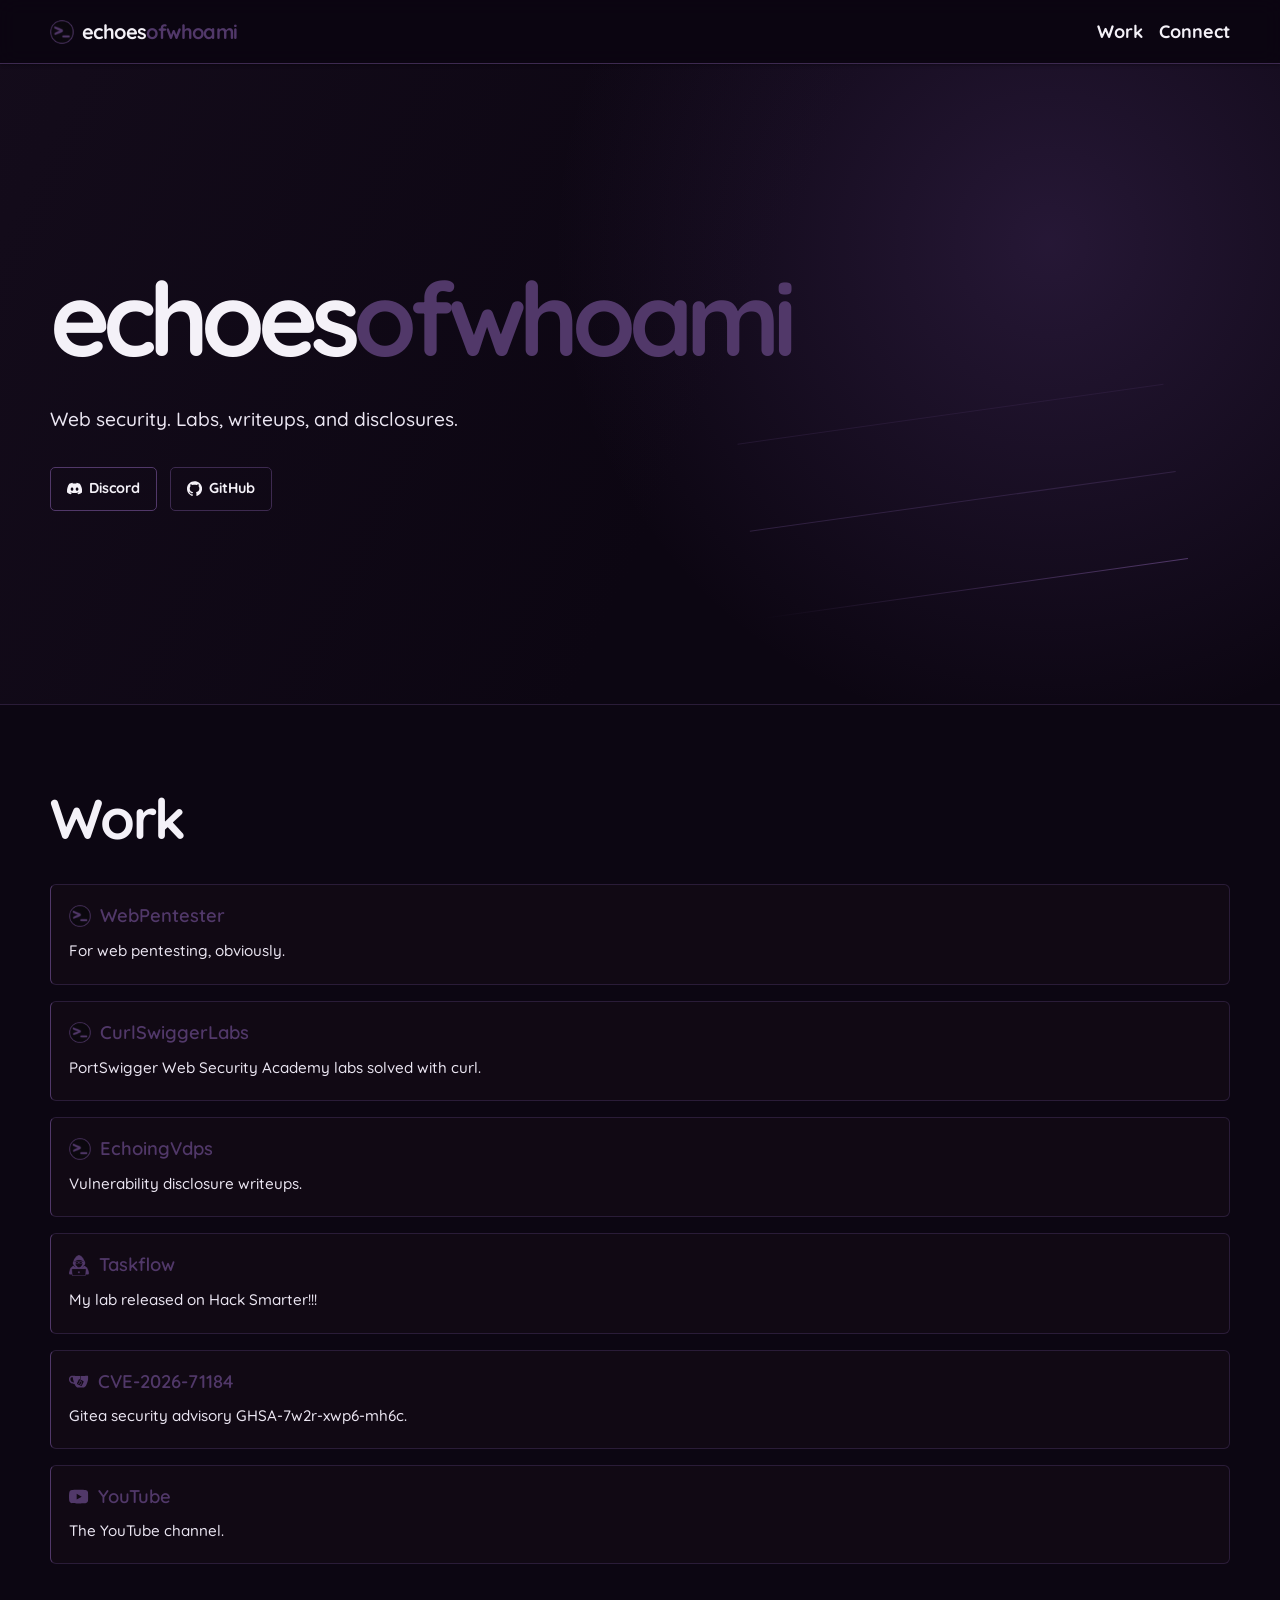
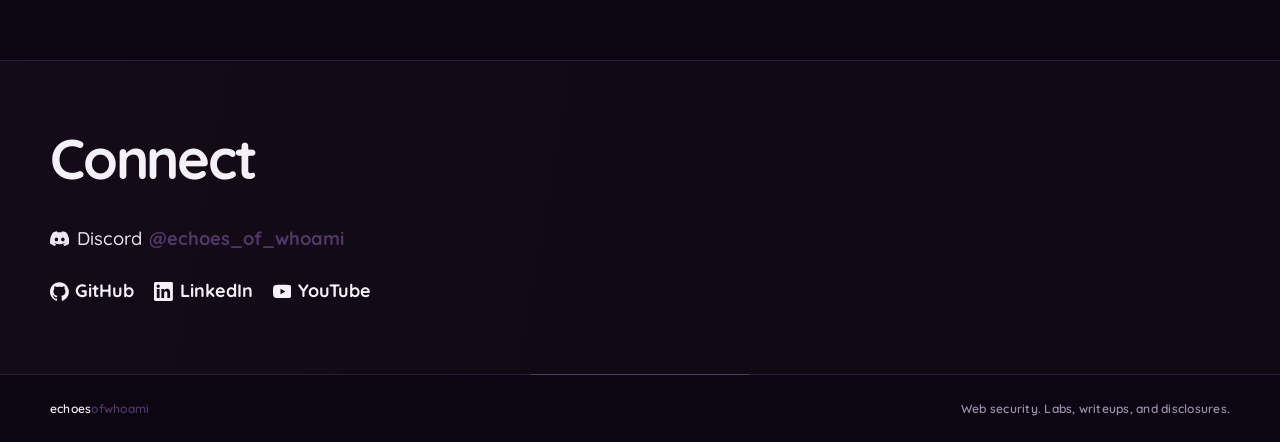
==== commit 7046963e: "change hsm desc" ====
--- a/index.html
+++ b/index.html
@@ -217,7 +217,7 @@
                   Taskflow
                 </a>
               </h3>
-              <p>Challenge lab on Hack Smarter. Medium.</p>
+              <p>My lab released on Hack Smarter!!!</p>
             </article>
             <article>
               <h3>
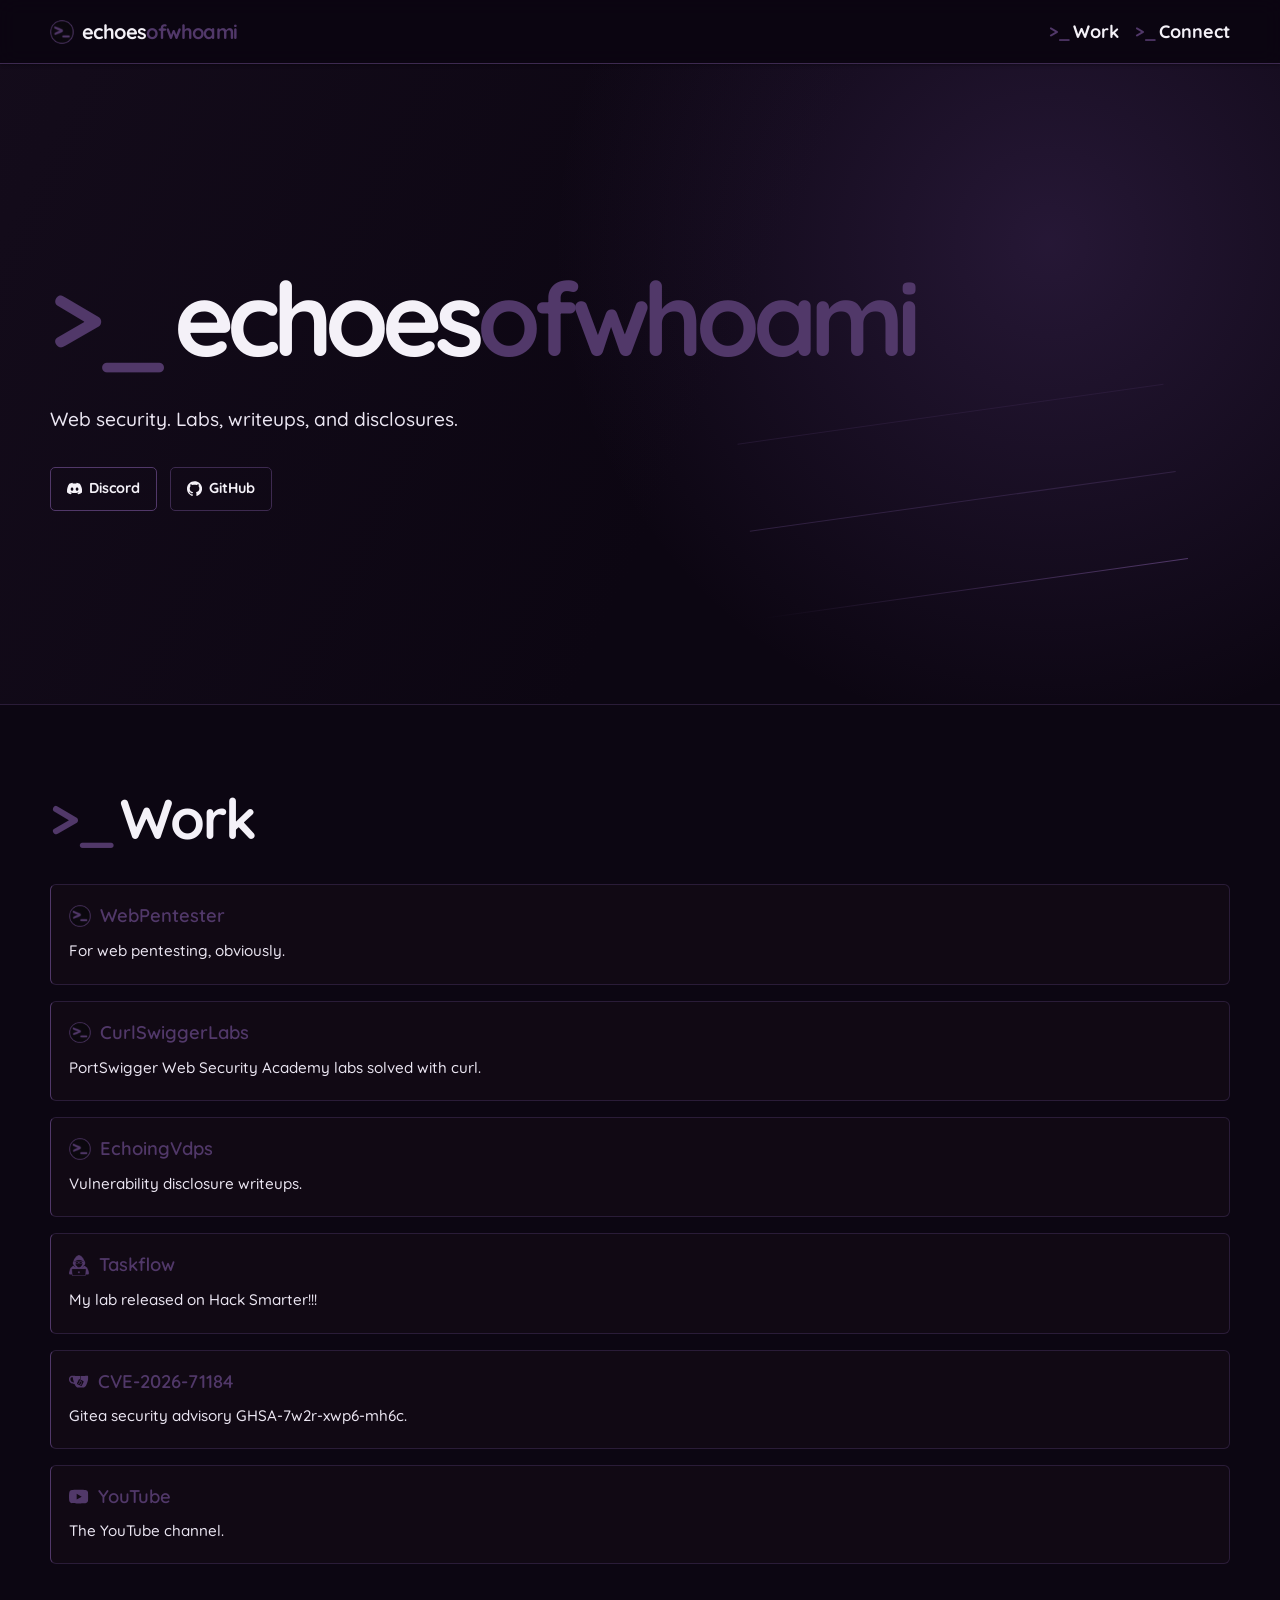
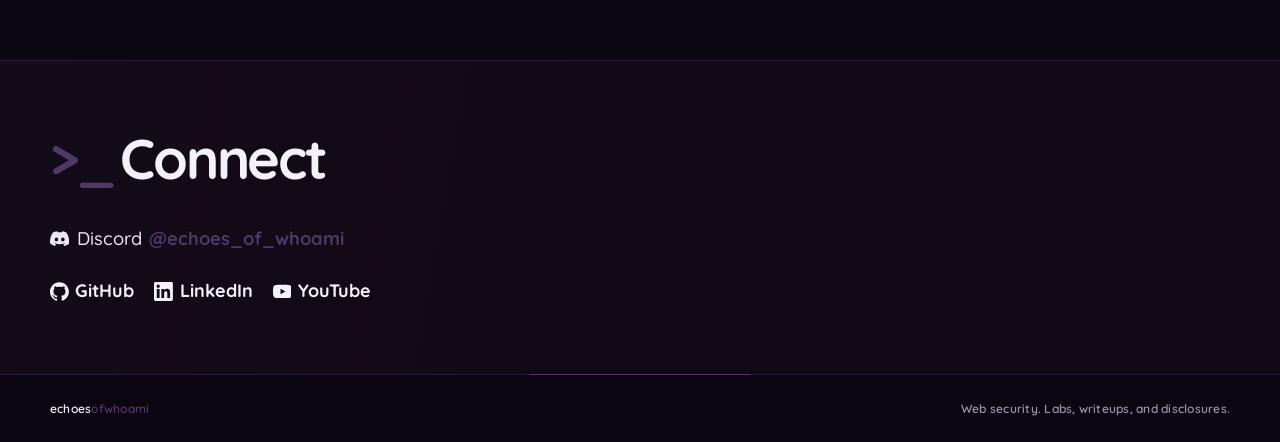
==== commit d4dfe242: "add >_ everywhere" ====
--- a/index.html
+++ b/index.html
@@ -22,13 +22,20 @@
     />
     <meta property="og:locale" content="en_US" />
     <meta property="og:site_name" content="echoesofwhoami" />
-
-    <meta name="twitter:card" content="summary" />
+    <meta property="og:image" content="https://echoesofwhoami.com/og-default.png" />
+    <meta property="og:image:secure_url" content="https://echoesofwhoami.com/og-default.png" />
+    <meta property="og:image:type" content="image/png" />
+    <meta property="og:image:width" content="1200" />
+    <meta property="og:image:height" content="627" />
+    <meta property="og:image:alt" content="echoesofwhoami" />
+
+    <meta name="twitter:card" content="summary_large_image" />
     <meta name="twitter:title" content="echoesofwhoami" />
     <meta
       name="twitter:description"
       content="echoesofwhoami. Web security: WebPentester, CurlSwiggerLabs, EchoingVdps, Taskflow, and CVE-2026-71184."
     />
+    <meta name="twitter:image" content="https://echoesofwhoami.com/og-default.png" />
 
     <link rel="preconnect" href="https://fonts.googleapis.com" />
     <link rel="preconnect" href="https://fonts.gstatic.com" crossorigin />
@@ -45,6 +52,7 @@
             "url": "https://echoesofwhoami.com/",
             "name": "echoesofwhoami",
             "description": "echoesofwhoami. Web security: WebPentester, CurlSwiggerLabs, EchoingVdps, Taskflow, and CVE-2026-71184.",
+            "image": "https://echoesofwhoami.com/og-default.png",
             "mainEntity": {
               "@id": "https://echoesofwhoami.com/#person"
             }
@@ -55,6 +63,7 @@
             "name": "echoesofwhoami",
             "alternateName": "echoes_of_whoami",
             "url": "https://echoesofwhoami.com/",
+            "image": "https://echoesofwhoami.com/og-default.png",
             "description": "Web security. Labs, writeups, and disclosures.",
             "sameAs": [
               "https://github.com/echoesofwhoami",
@@ -153,8 +162,8 @@
           <span class="wordmark">echoes<span class="name-accent">ofwhoami</span></span>
         </a>
         <ul class="nav-links">
-          <li><a href="#work">Work</a></li>
-          <li><a href="#connect">Connect</a></li>
+          <li><a href="#work"><span class="prompt" aria-hidden="true">&gt;_</span>Work</a></li>
+          <li><a href="#connect"><span class="prompt" aria-hidden="true">&gt;_</span>Connect</a></li>
         </ul>
       </nav>
     </header>
@@ -162,7 +171,7 @@
     <main>
       <section class="hero" aria-labelledby="home-title">
         <div class="shell">
-          <h1 id="home-title">echoes<span class="name-accent">ofwhoami</span></h1>
+          <h1 id="home-title"><span class="prompt" aria-hidden="true">&gt;_</span>echoes<span class="name-accent">ofwhoami</span></h1>
           <p>Web security. Labs, writeups, and disclosures.</p>
           <div class="hero-actions">
             <a class="button button-primary" href="https://discord.gg/reYpPRST5" rel="noreferrer">
@@ -179,7 +188,7 @@
 
       <section class="work" id="work" aria-labelledby="work-title">
         <div class="shell">
-          <h2 id="work-title">Work</h2>
+          <h2 id="work-title"><span class="prompt" aria-hidden="true">&gt;_</span>Work</h2>
           <div class="work-list">
             <article>
               <h3>
@@ -243,7 +252,7 @@
 
       <section class="connect" id="connect" aria-labelledby="connect-title">
         <div class="shell">
-          <h2 id="connect-title">Connect</h2>
+          <h2 id="connect-title"><span class="prompt" aria-hidden="true">&gt;_</span>Connect</h2>
           <p class="handle">
             <a href="https://discord.gg/reYpPRST5" rel="noreferrer">
               <svg class="icon" aria-hidden="true"><use href="#icon-discord"></use></svg>
--- a/styles.css
+++ b/styles.css
@@ -128,8 +128,13 @@
   color: var(--heading);
 }
 
-.name-accent {
+.name-accent,
+.prompt {
   color: var(--accent);
+}
+
+.prompt {
+  margin-right: 0.12em;
 }
 
 .wordmark {
